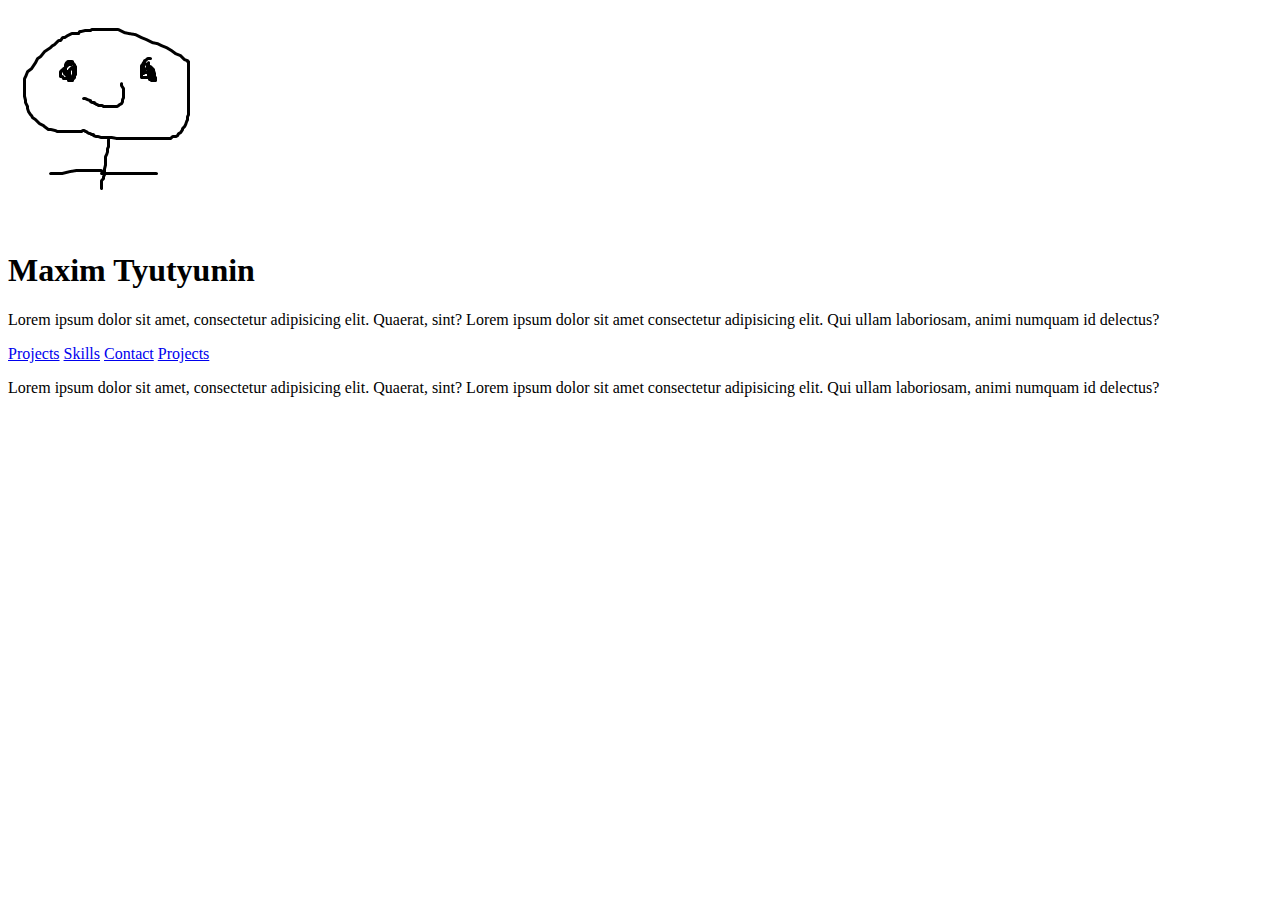
==== index.html @ f6214316 "Initial commit" ====
<!DOCTYPE html>
<html lang="en">
<head>
    <meta charset="UTF-8">
    <meta http-equiv="X-UA-Compatible" content="IE=edge">
    <meta name="viewport" content="width=device-width, initial-scale=1.0">
    <link rel="stylesheet" href="css\main.css">
    <title>Home</title> 
  
</head>
<body>
  <div>
    <img src="images\Face.png" alt="My Face">

    <h1>Maxim Tyutyunin</h1>

    <p>
        Lorem ipsum dolor sit amet, consectetur 
        adipisicing elit. Quaerat, sint? 
        Lorem ipsum dolor sit amet consectetur adipisicing elit. 
        Qui ullam laboriosam, animi numquam id delectus?
    </p>
  </div>

  <nav>
    <a href="#" >Projects</a>
    <a href="#" >Skills</a>
    <a href="#" >Contact</a>
    <a href="#" >Projects</a>
  </nav>

  <div>
    <p>
        Lorem ipsum dolor sit amet, consectetur 
        adipisicing elit. Quaerat, sint? 
        Lorem ipsum dolor sit amet consectetur adipisicing elit. 
        Qui ullam laboriosam, animi numquam id delectus?
    </p>
  </div>
</body>
</html>
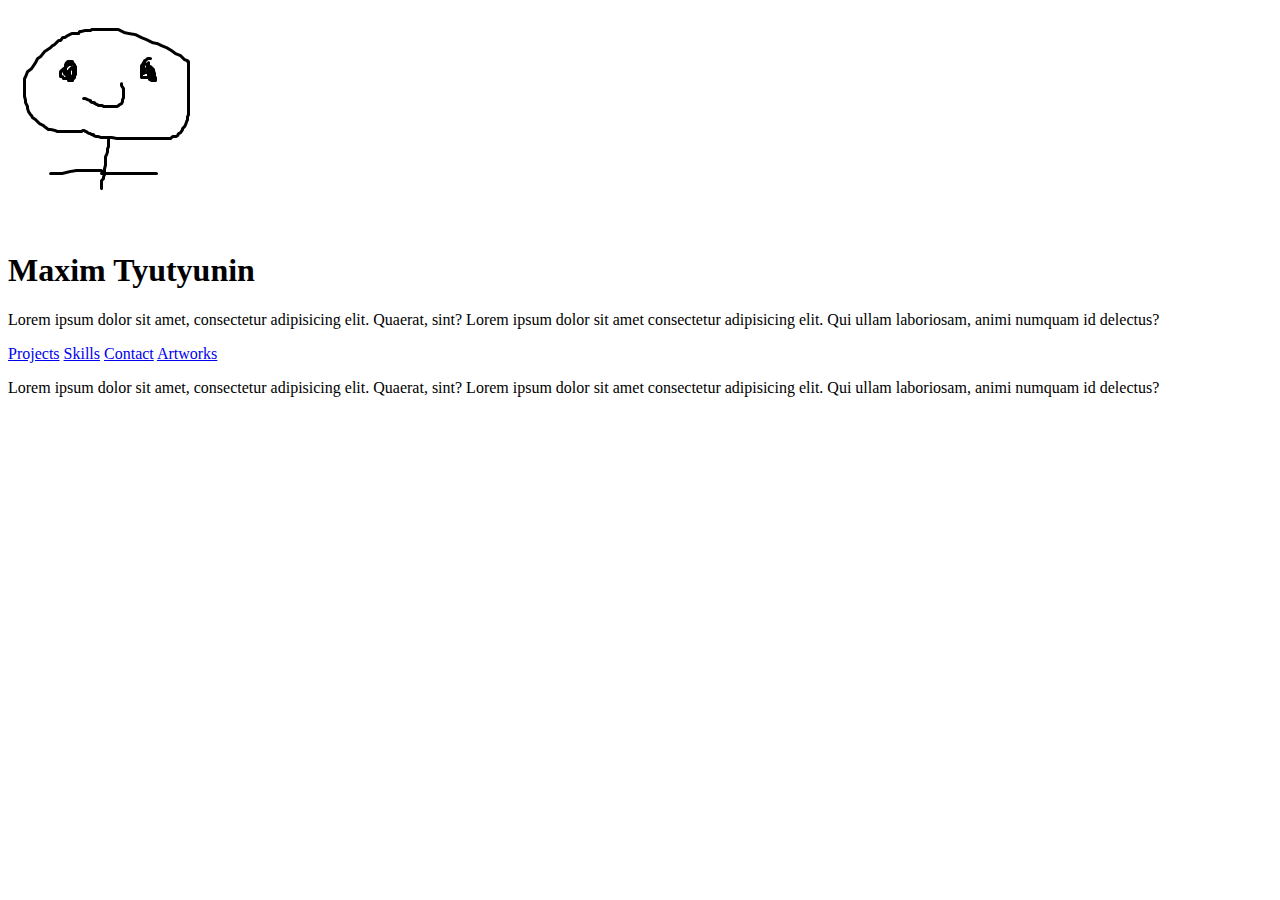
==== commit a97147e4: "add hrefs to pages" ====
--- a/index.html
+++ b/index.html
@@ -23,10 +23,10 @@
   </div>
 
   <nav>
-    <a href="#" >Projects</a>
-    <a href="#" >Skills</a>
-    <a href="#" >Contact</a>
-    <a href="#" >Projects</a>
+    <a href="./projects.html" target="_blank" rel="noopener noreferrer">Projects</a>
+    <a href="./skills.html" target="_blank" rel="noopener noreferrer">Skills</a>
+    <a href="./Contact.html" target="_blank" rel="noopener noreferrer">Contact</a>
+    <a href="./artworks.html" target="_blank" rel="noopener noreferrer">Artworks</a>
   </nav>
 
   <div>
@@ -37,5 +37,7 @@
         Qui ullam laboriosam, animi numquam id delectus?
     </p>
   </div>
+
+
 </body>
 </html>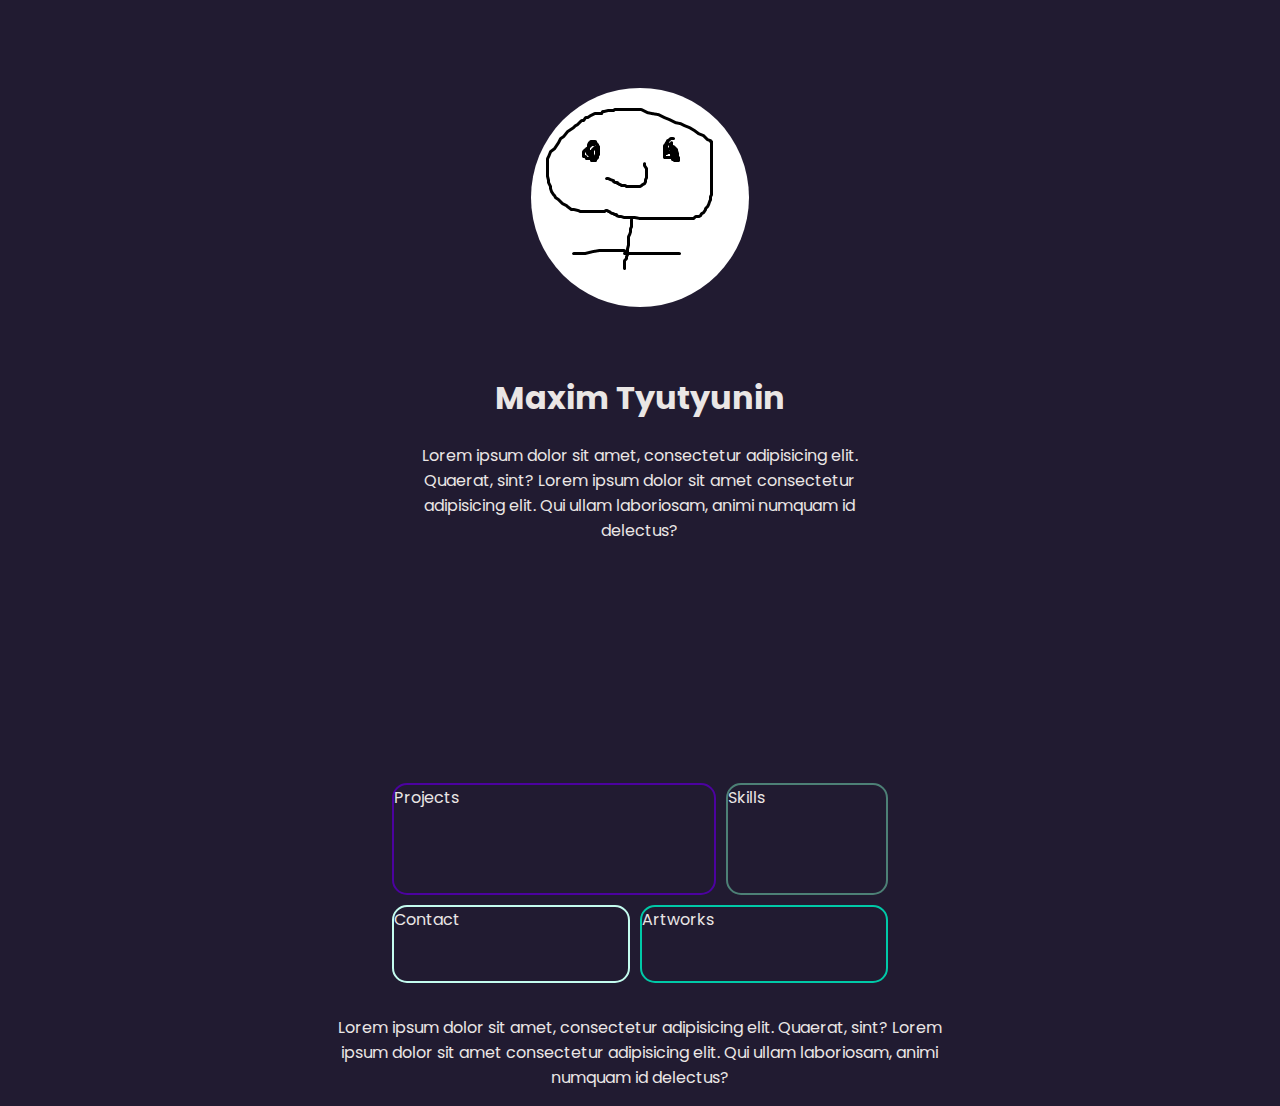
==== commit ff68e925: "index page complete" ====
--- a/index.html
+++ b/index.html
@@ -1,43 +1,56 @@
 <!DOCTYPE html>
 <html lang="en">
+
 <head>
-    <meta charset="UTF-8">
-    <meta http-equiv="X-UA-Compatible" content="IE=edge">
-    <meta name="viewport" content="width=device-width, initial-scale=1.0">
-    <link rel="stylesheet" href="css\main.css">
-    <title>Home</title> 
-  
+  <meta charset="UTF-8">
+  <meta http-equiv="X-UA-Compatible" content="IE=edge">
+  <meta name="viewport" content="width=device-width, initial-scale=1.0">
+  <link rel="preconnect" href="https://fonts.googleapis.com">
+  <link rel="preconnect" href="https://fonts.gstatic.com" crossorigin>
+  <link href="https://fonts.googleapis.com/css2?family=Poppins:wght@200;400;700&family=Roboto&display=swap"
+    rel="stylesheet">
+  <link rel="stylesheet" href="css\index.css">
+  <link rel="stylesheet" href="css/global.css">
+  <title>Home</title>
+
 </head>
+
 <body>
-  <div>
-    <img src="images\Face.png" alt="My Face">
+  <div class="content">
+    <div class="upperPart">
+      <img src="images\Face.png" alt="My Face">
 
-    <h1>Maxim Tyutyunin</h1>
+      <h1 class="text myName">Maxim Tyutyunin</h1>
 
-    <p>
-        Lorem ipsum dolor sit amet, consectetur 
-        adipisicing elit. Quaerat, sint? 
-        Lorem ipsum dolor sit amet consectetur adipisicing elit. 
+      <p class="text">
+        Lorem ipsum dolor sit amet, consectetur
+        adipisicing elit. Quaerat, sint?
+        Lorem ipsum dolor sit amet consectetur adipisicing elit.
         Qui ullam laboriosam, animi numquam id delectus?
-    </p>
+      </p>
+    </div>
+
+
+
+    <div class="lowerPart">
+      <nav class="container">
+        <a href="./projects.html" target="_blank" rel="noopener noreferrer" class="projects">Projects</a>
+        <a href="./skills.html" target="_blank" rel="noopener noreferrer" class="skills">Skills</a>
+        <a href="./Contact.html" target="_blank" rel="noopener noreferrer" class="contact">Contact</a>
+        <a href="./artworks.html" target="_blank" rel="noopener noreferrer" class="artworks">Artworks</a>
+      </nav>
+
+      <div>
+        <p class="text">
+          Lorem ipsum dolor sit amet, consectetur
+          adipisicing elit. Quaerat, sint?
+          Lorem ipsum dolor sit amet consectetur adipisicing elit.
+          Qui ullam laboriosam, animi numquam id delectus?
+        </p>
+      </div>
+    </div>
   </div>
 
-  <nav>
-    <a href="./projects.html" target="_blank" rel="noopener noreferrer">Projects</a>
-    <a href="./skills.html" target="_blank" rel="noopener noreferrer">Skills</a>
-    <a href="./Contact.html" target="_blank" rel="noopener noreferrer">Contact</a>
-    <a href="./artworks.html" target="_blank" rel="noopener noreferrer">Artworks</a>
-  </nav>
+</body>
 
-  <div>
-    <p>
-        Lorem ipsum dolor sit amet, consectetur 
-        adipisicing elit. Quaerat, sint? 
-        Lorem ipsum dolor sit amet consectetur adipisicing elit. 
-        Qui ullam laboriosam, animi numquam id delectus?
-    </p>
-  </div>
-
-
-</body>
 </html>--- a/css/global.css
+++ b/css/global.css
@@ -0,0 +1,4 @@
+body {
+    background-color: #211B31;
+    font-family: 'Poppins', sans-serif;
+  }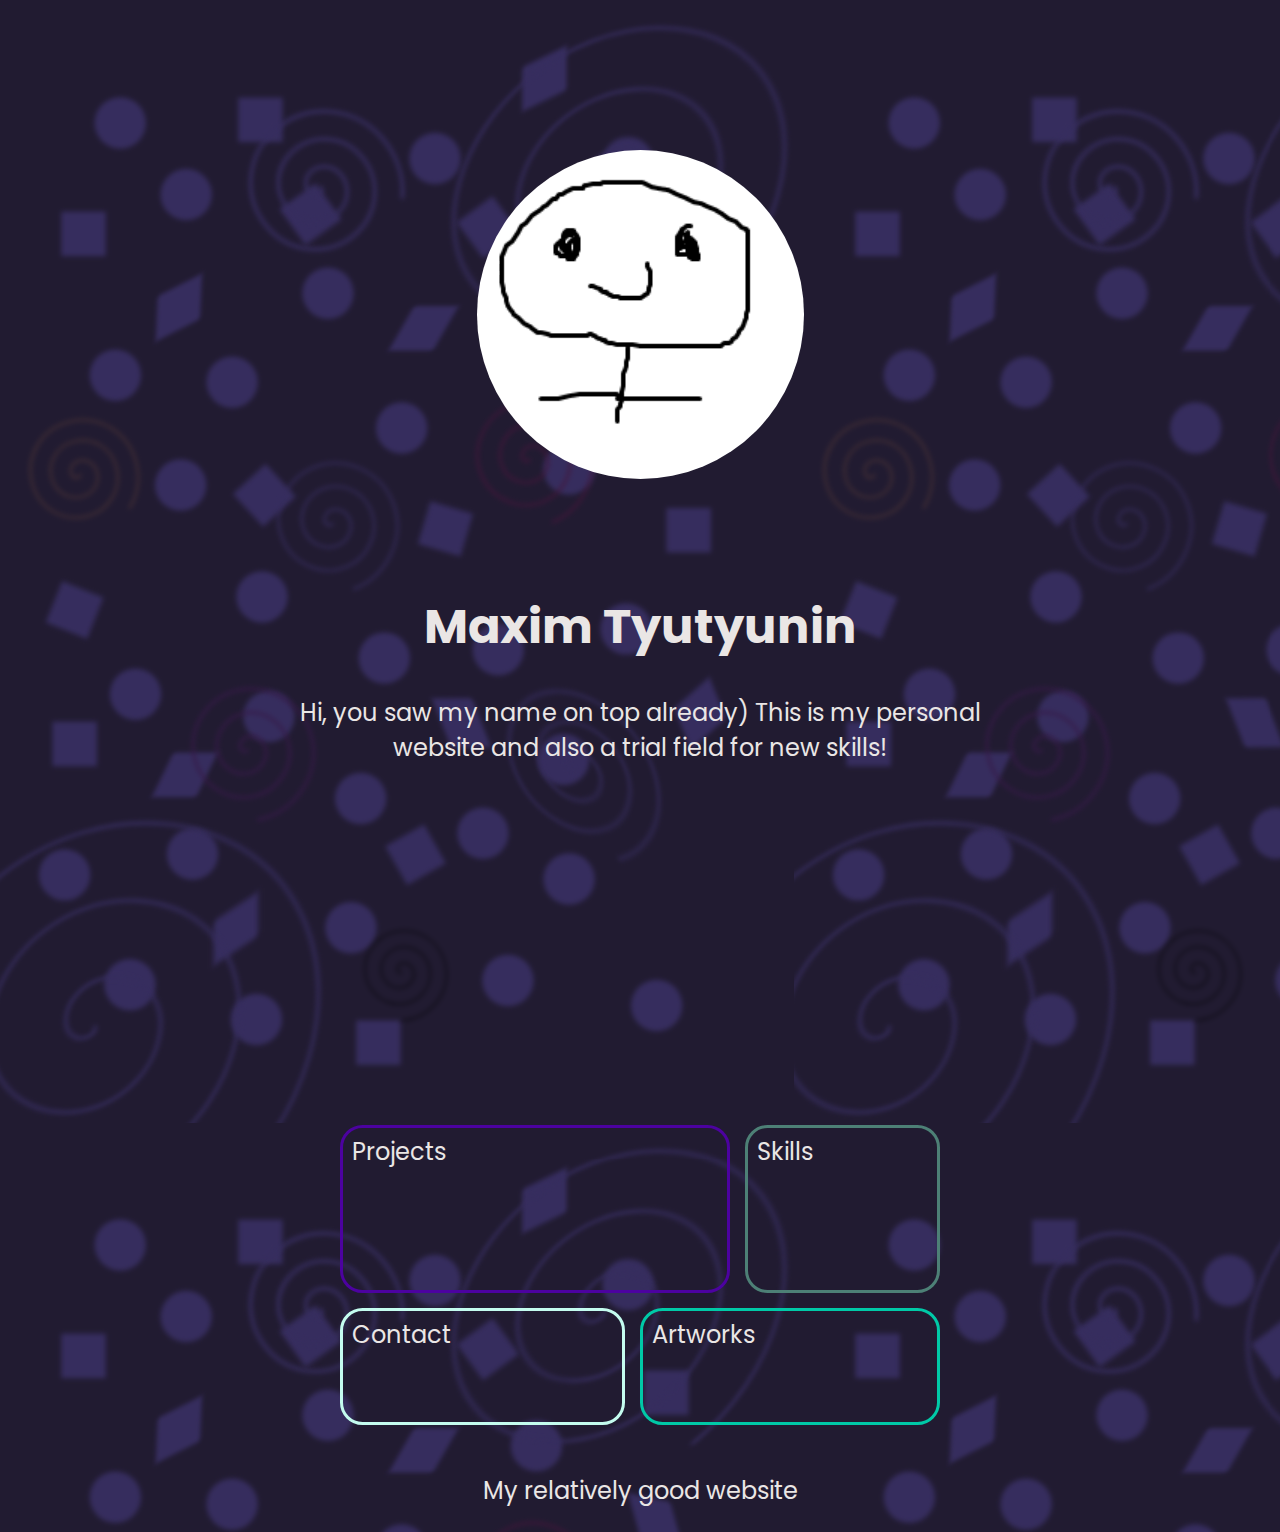
==== commit de883153: "Almost done everything" ====
--- a/index.html
+++ b/index.html
@@ -9,24 +9,25 @@
   <link rel="preconnect" href="https://fonts.gstatic.com" crossorigin>
   <link href="https://fonts.googleapis.com/css2?family=Poppins:wght@200;400;700&family=Roboto&display=swap"
     rel="stylesheet">
-  <link rel="stylesheet" href="css\index.css">
   <link rel="stylesheet" href="css/global.css">
+  <link rel="stylesheet" href="css/index.css">
+
   <title>Home</title>
 
 </head>
 
 <body>
+  <!-- <img class="back" src="images\background.svg" alt="background"> -->
+  <!-- <div class="back"></div> -->
   <div class="content">
     <div class="upperPart">
-      <img src="images\Face.png" alt="My Face">
+      <img class="my-face" src="images\Face.png" alt="My Face">
 
       <h1 class="text myName">Maxim Tyutyunin</h1>
 
       <p class="text">
-        Lorem ipsum dolor sit amet, consectetur
-        adipisicing elit. Quaerat, sint?
-        Lorem ipsum dolor sit amet consectetur adipisicing elit.
-        Qui ullam laboriosam, animi numquam id delectus?
+      Hi, you saw my name on top already)
+      This is my personal website and also a trial field for new skills!
       </p>
     </div>
 
@@ -42,15 +43,12 @@
 
       <div>
         <p class="text">
-          Lorem ipsum dolor sit amet, consectetur
-          adipisicing elit. Quaerat, sint?
-          Lorem ipsum dolor sit amet consectetur adipisicing elit.
-          Qui ullam laboriosam, animi numquam id delectus?
+          My relatively good website
         </p>
       </div>
     </div>
   </div>
 
 </body>
-
+<script src="js/scripts.js"></script>
 </html>--- a/css/global.css
+++ b/css/global.css
@@ -1,4 +1,31 @@
+html {
+  zoom: 1.5;
+}
+
 body {
-    background-color: #211B31;
-    font-family: 'Poppins', sans-serif;
-  }+  background-color: #211B31;
+  background-image:url('../images/background.svg');
+  background-position: fixed;
+  font-family: 'Poppins', sans-serif;
+  margin: 0;
+}
+/* 
+.back {
+  z-index: -2;
+  position: fixed;
+  top: -20%;
+  left: 0;
+  width:70%;
+  height: auto;
+} */
+
+.back {
+  z-index: -1;
+  position: fixed;
+  top: 0;
+  left: 0;
+  width:100%;
+  height: 100vh;
+  background-image:url('../images/background.svg');
+  background-position: fixed;
+}--- a/css/index.css
+++ b/css/index.css
@@ -0,0 +1,99 @@
+
+.my-face {
+  margin: auto;
+  margin-top: 20%;
+  margin-bottom: 15%;
+  display: block;
+  max-width: 50%;
+  border-radius: 100%;
+}
+
+.content {
+  margin: 0 auto;
+  width:100%;
+  max-width: 500px;
+}
+
+.text {
+  color: #EAE6E5;
+  font-size: 1rem;
+  text-align: center;
+}
+
+.myName {
+  font-size: 2rem;
+}
+
+.upperPart {
+  margin: auto;
+  margin-bottom: 15em;
+}
+
+.lowerPart {
+  margin: auto;  
+}
+
+.container {
+  margin: 2em auto;
+  width: 80%;
+  min-height: 200px;
+  display: grid;
+
+  grid-template-columns: 2fr 1fr 1fr 1fr 1fr;
+  grid-template-rows: 2fr 1fr 1fr 1fr;
+  gap: 10px;
+}
+
+.container a {
+  text-decoration: none;
+  color: #EAE6E5;
+  padding-top: 4px;
+  padding-left: 6px;
+}
+
+
+
+.projects {
+  border: 2px solid #4C02A0;
+  border-radius: 15px;
+  grid-row: 1/3;
+  grid-column: 1/4;
+}
+
+.projects:hover {
+  border: 3px solid #4C02A0;
+  border-radius: 14px;
+}
+
+.skills {
+  border: 2px solid #4D8076;
+  border-radius: 15px;
+  grid-row: 1/3;
+  grid-column: 4/6;
+}
+.skills:hover {
+  border: 3px solid #4D8076;
+  border-radius: 14px;
+}
+.contact {
+  border: 2px solid #C4FCEF;
+  border-radius: 15px;
+  grid-row: 3/5;
+  grid-column: 1/3;
+}
+.contact:hover {
+  border: 3px solid #C4FCEF;
+  border-radius: 14px;
+}
+.artworks {
+  border: 2px solid #00C9A7;
+  border-radius: 15px;
+  grid-column: 3/6;
+  grid-row: 3/5;
+}
+.artworks:hover {
+  border: 3px solid #00C9A7;
+  
+}
+
+/*# sourceMappingURL=main.css.map */